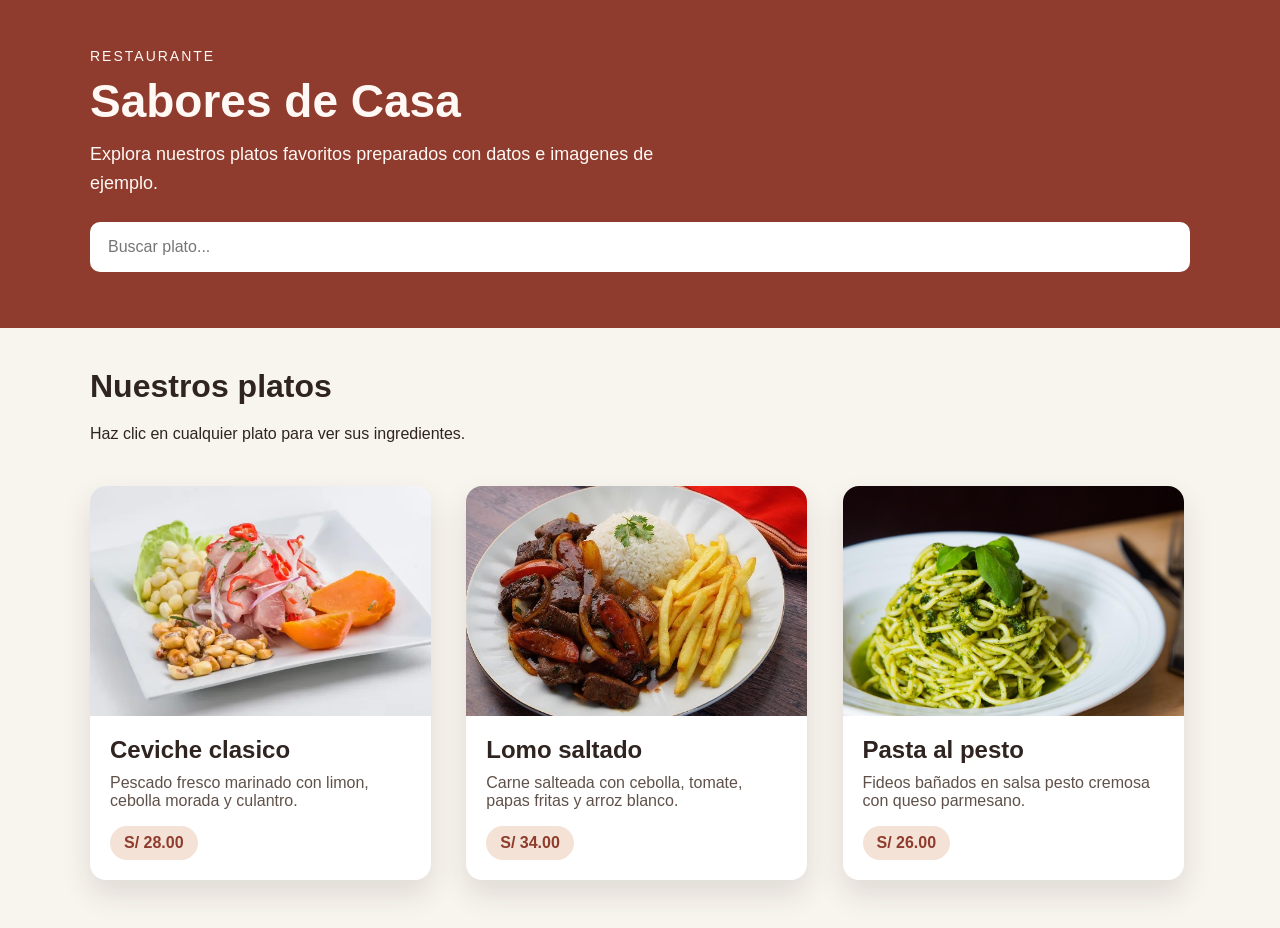
==== index.html @ c4972c7e "first commit" ====
<!DOCTYPE html>
<html lang="es">
<head>
    <meta charset="UTF-8">
    <meta name="viewport" content="width=device-width, initial-scale=1.0">
    <title>Sabores de Casa</title>
    <link rel="stylesheet" href="styles.css">
</head>
<body>
    <header class="hero">
        <div class="contenedor">
            <p class="etiqueta">Restaurante</p>
            <h1>Sabores de Casa</h1>
            <p class="subtitulo">Explora nuestros platos favoritos preparados con datos e imagenes de ejemplo.</p>
            <form class="buscador">
                <input type="text" placeholder="Buscar plato...">
            </form>
        </div>
    </header>

    <main class="contenedor">
        <section class="seccion-titulo">
            <h2>Nuestros platos</h2>
            <p>Haz clic en cualquier plato para ver sus ingredientes.</p>
        </section>

        <section class="platos">
            <a class="tarjeta" href="detalle-ceviche.html">
                <img src="/assets/img/ceviche.webp" alt="Ceviche clasico">
                <div class="tarjeta-contenido">
                    <h3>Ceviche clasico</h3>
                    <p>Pescado fresco marinado con limon, cebolla morada y culantro.</p>
                    <span class="precio">S/ 28.00</span>
                </div>
            </a>

            <a class="tarjeta" href="detalle-lomo.html">
                <img src="/assets/img/lomo-saltado.jpg" alt="Lomo saltado">
                <div class="tarjeta-contenido">
                    <h3>Lomo saltado</h3>
                    <p>Carne salteada con cebolla, tomate, papas fritas y arroz blanco.</p>
                    <span class="precio">S/ 34.00</span>
                </div>
            </a>

            <a class="tarjeta" href="detalle-pasta.html">
                <img src="/assets/img/pasta-al-pesto.jpeg" alt="Pasta al pesto">
                <div class="tarjeta-contenido">
                    <h3>Pasta al pesto</h3>
                    <p>Fideos bañados en salsa pesto cremosa con queso parmesano.</p>
                    <span class="precio">S/ 26.00</span>
                </div>
            </a>
        </section>
    </main>
</body>
</html>
---- styles.css ----
* {
    box-sizing: border-box;
}

body {
    margin: 0;
    font-family: Arial, sans-serif;
    background-color: #f8f4ee;
    color: #2f241f;
}

a {
    color: inherit;
    text-decoration: none;
}

img {
    display: block;
    width: 100%;
}

.contenedor {
    width: 1100px;
    max-width: calc(100% - 60px);
    margin: 0 auto;
}

.hero {
    padding: 48px 0 56px;
    background: #8f3c2e;
    color: #fff8f4;
}

.etiqueta {
    margin: 0 0 10px;
    font-size: 14px;
    letter-spacing: 2px;
    text-transform: uppercase;
}

.hero h1,
.detalle-info h1 {
    margin: 0 0 12px;
    font-size: 46px;
}

.subtitulo {
    width: 620px;
    max-width: 100%;
    margin: 0 0 24px;
    font-size: 18px;
    line-height: 1.6;
}

.buscador input {
    width: 100%;
    padding: 16px 18px;
    border: 0;
    border-radius: 10px;
    font-size: 16px;
    outline: none;
}

.seccion-titulo {
    padding: 40px 0 24px;
}

.seccion-titulo h2,
.ingredientes h2 {
    margin: 0 0 8px;
    font-size: 32px;
}

.seccion-titulo p,
.detalle-info p,
table {
    line-height: 1.6;
}

.platos {
    padding-bottom: 48px;
}

.tarjeta {
    display: inline-block;
    width: 31%;
    margin-right: 2.8%;
    vertical-align: top;
    background: #ffffff;
    border-radius: 16px;
    overflow: hidden;
    box-shadow: 0 14px 30px rgba(47, 36, 31, 0.12);
}

.tarjeta:last-child {
    margin-right: 0;
}

.tarjeta img {
    height: 230px;
    object-fit: cover;
}

.tarjeta-contenido {
    padding: 20px;
}

.tarjeta h3 {
    margin: 0 0 10px;
    font-size: 24px;
}

.tarjeta p {
    margin: 0 0 16px;
    color: #5f5149;
}

.precio {
    display: inline-block;
    padding: 8px 14px;
    background: #f3e2d5;
    border-radius: 999px;
    font-weight: bold;
    color: #8f3c2e;
}

.grande {
    font-size: 18px;
}

.detalle {
    padding: 34px 0 50px;
}

.volver {
    display: inline-block;
    margin-bottom: 24px;
    color: #8f3c2e;
    font-weight: bold;
}

.detalle-cabecera {
    margin-bottom: 34px;
    background: #ffffff;
    border-radius: 18px;
    overflow: hidden;
    box-shadow: 0 14px 30px rgba(47, 36, 31, 0.1);
}

.detalle-cabecera img {
    width: 48%;
    height: 360px;
    object-fit: cover;
    display: inline-block;
    vertical-align: top;
}

.detalle-info {
    display: inline-block;
    width: 51%;
    padding: 34px 30px;
    vertical-align: top;
}

.ingredientes {
    background: #ffffff;
    padding: 28px;
    border-radius: 18px;
    box-shadow: 0 14px 30px rgba(47, 36, 31, 0.08);
}

table {
    width: 100%;
    border-collapse: collapse;
    background: #fffdfb;
}

th,
td {
    padding: 14px 16px;
    text-align: left;
    border-bottom: 1px solid #eadfd4;
}

th {
    background: #f3e2d5;
    color: #6a3328;
}
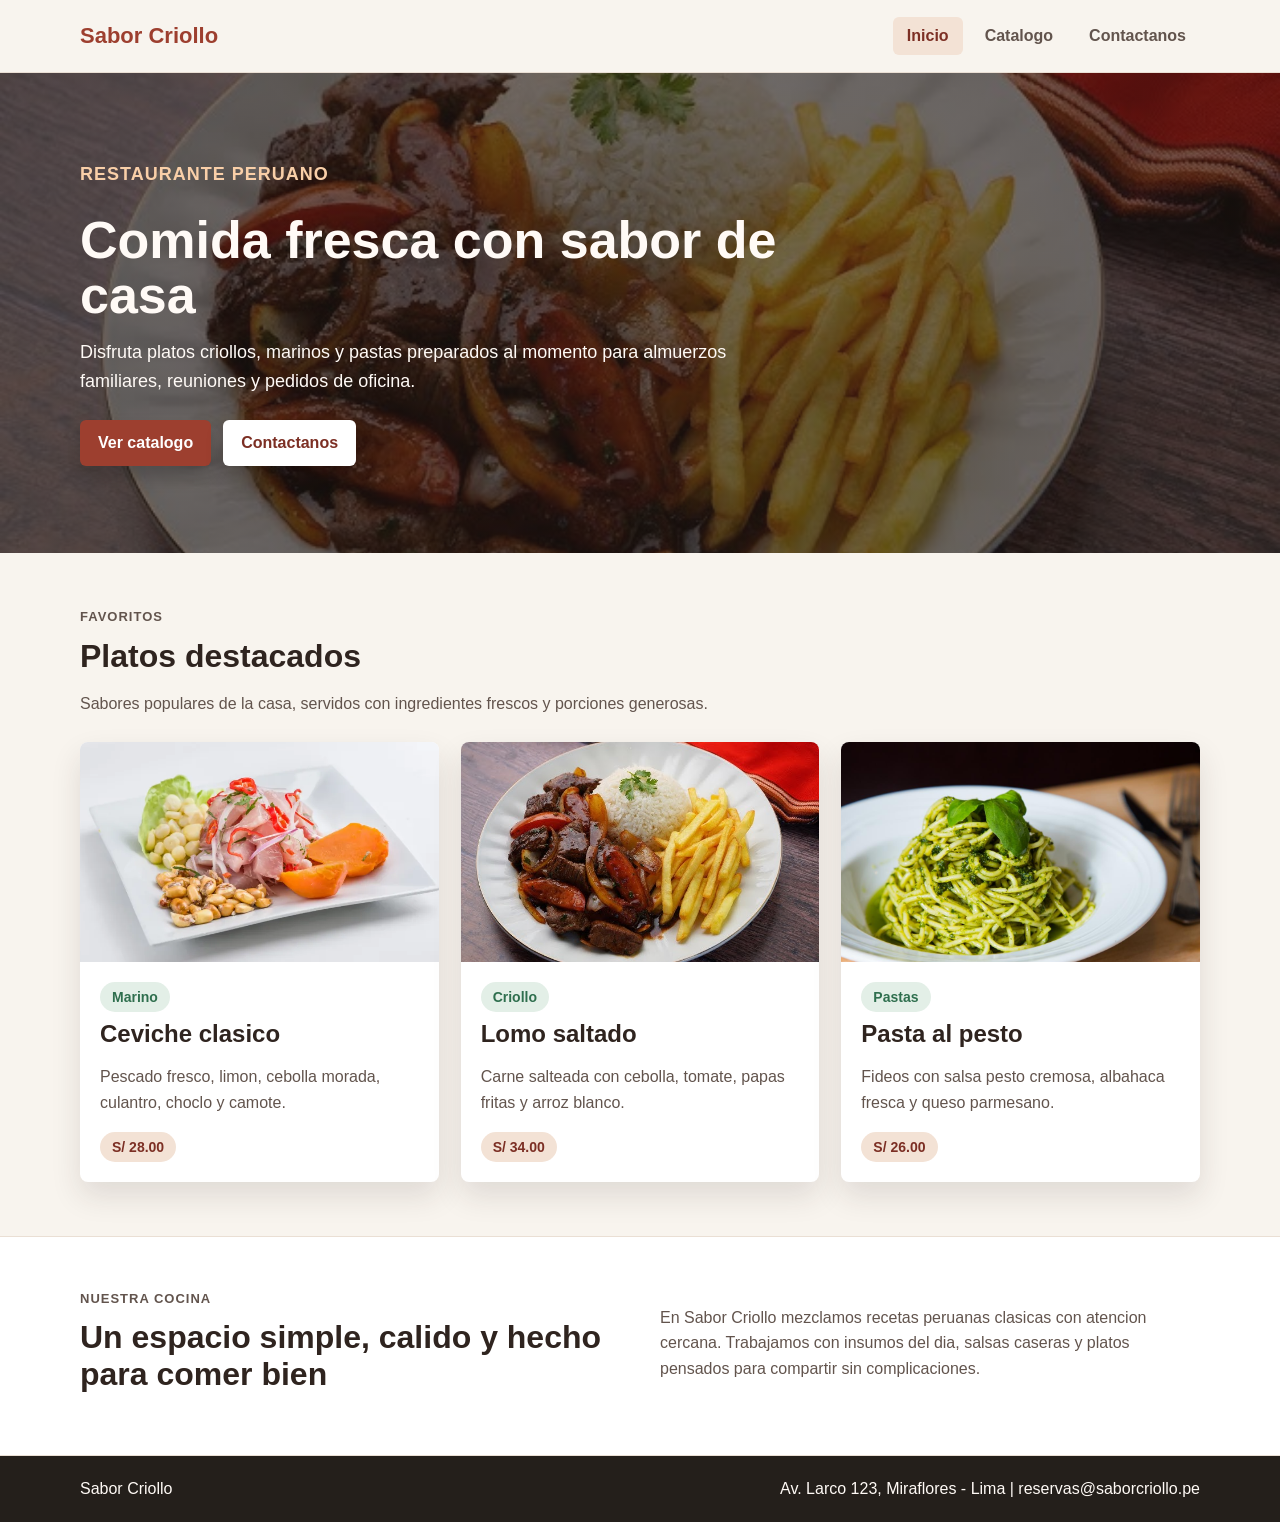
==== commit bcd39eec: "Agregando página de prueba" ====
--- a/index.html
+++ b/index.html
@@ -3,55 +3,98 @@
 <head>
     <meta charset="UTF-8">
     <meta name="viewport" content="width=device-width, initial-scale=1.0">
-    <title>Sabores de Casa</title>
-    <link rel="stylesheet" href="styles.css">
+    <title>Sabor Criollo | Inicio</title>
+    <link rel="stylesheet" href="assets/css/styles.css">
 </head>
 <body>
-    <header class="hero">
-        <div class="contenedor">
-            <p class="etiqueta">Restaurante</p>
-            <h1>Sabores de Casa</h1>
-            <p class="subtitulo">Explora nuestros platos favoritos preparados con datos e imagenes de ejemplo.</p>
-            <form class="buscador">
-                <input type="text" placeholder="Buscar plato...">
-            </form>
+    <header class="site-header">
+        <div class="contenedor nav">
+            <a class="logo" href="index.html">Sabor Criollo</a>
+
+            <input class="menu-toggle" type="checkbox" id="menu-toggle-index">
+            <label class="hamburguesa" for="menu-toggle-index">
+                <span></span>
+                <span></span>
+                <span></span>
+            </label>
+
+            <div class="menu">
+                <a class="activo" href="index.html">Inicio</a>
+                <a href="catalogo.html">Catalogo</a>
+                <a href="contacto.html">Contactanos</a>
+            </div>
         </div>
     </header>
 
-    <main class="contenedor">
-        <section class="seccion-titulo">
-            <h2>Nuestros platos</h2>
-            <p>Haz clic en cualquier plato para ver sus ingredientes.</p>
+    <main>
+        <section class="banner">
+            <div class="contenedor banner-contenido">
+                <p class="etiqueta">Restaurante peruano</p>
+                <h1>Comida fresca con sabor de casa</h1>
+                <p>Disfruta platos criollos, marinos y pastas preparados al momento para almuerzos familiares, reuniones y pedidos de oficina.</p>
+                <div class="acciones">
+                    <a class="btn" href="catalogo.html">Ver catalogo</a>
+                    <a class="btn btn-secundario" href="contacto.html">Contactanos</a>
+                </div>
+            </div>
         </section>
 
-        <section class="platos">
-            <a class="tarjeta" href="detalle-ceviche.html">
-                <img src="/assets/img/ceviche.webp" alt="Ceviche clasico">
-                <div class="tarjeta-contenido">
-                    <h3>Ceviche clasico</h3>
-                    <p>Pescado fresco marinado con limon, cebolla morada y culantro.</p>
-                    <span class="precio">S/ 28.00</span>
+        <section class="seccion contenedor">
+            <div class="seccion-cabecera">
+                <p class="etiqueta">Favoritos</p>
+                <h2>Platos destacados</h2>
+                <p>Sabores populares de la casa, servidos con ingredientes frescos y porciones generosas.</p>
+            </div>
+
+            <div class="grid-platos">
+                <a class="plato-card" href="detalle-ceviche.html">
+                    <img src="assets/img/ceviche.webp" alt="Ceviche clasico">
+                    <div class="plato-info">
+                        <span class="categoria">Marino</span>
+                        <h3>Ceviche clasico</h3>
+                        <p>Pescado fresco, limon, cebolla morada, culantro, choclo y camote.</p>
+                        <span class="precio">S/ 28.00</span>
+                    </div>
+                </a>
+
+                <a class="plato-card" href="detalle-lomo.html">
+                    <img src="assets/img/lomo-saltado.jpg" alt="Lomo saltado">
+                    <div class="plato-info">
+                        <span class="categoria">Criollo</span>
+                        <h3>Lomo saltado</h3>
+                        <p>Carne salteada con cebolla, tomate, papas fritas y arroz blanco.</p>
+                        <span class="precio">S/ 34.00</span>
+                    </div>
+                </a>
+
+                <a class="plato-card" href="detalle-pasta.html">
+                    <img src="assets/img/pasta-al-pesto.jpeg" alt="Pasta al pesto">
+                    <div class="plato-info">
+                        <span class="categoria">Pastas</span>
+                        <h3>Pasta al pesto</h3>
+                        <p>Fideos con salsa pesto cremosa, albahaca fresca y queso parmesano.</p>
+                        <span class="precio">S/ 26.00</span>
+                    </div>
+                </a>
+            </div>
+        </section>
+
+        <section class="descripcion-banda">
+            <div class="contenedor descripcion">
+                <div>
+                    <p class="etiqueta">Nuestra cocina</p>
+                    <h2>Un espacio simple, calido y hecho para comer bien</h2>
                 </div>
-            </a>
-
-            <a class="tarjeta" href="detalle-lomo.html">
-                <img src="/assets/img/lomo-saltado.jpg" alt="Lomo saltado">
-                <div class="tarjeta-contenido">
-                    <h3>Lomo saltado</h3>
-                    <p>Carne salteada con cebolla, tomate, papas fritas y arroz blanco.</p>
-                    <span class="precio">S/ 34.00</span>
-                </div>
-            </a>
-
-            <a class="tarjeta" href="detalle-pasta.html">
-                <img src="/assets/img/pasta-al-pesto.jpeg" alt="Pasta al pesto">
-                <div class="tarjeta-contenido">
-                    <h3>Pasta al pesto</h3>
-                    <p>Fideos bañados en salsa pesto cremosa con queso parmesano.</p>
-                    <span class="precio">S/ 26.00</span>
-                </div>
-            </a>
+                <p>En Sabor Criollo mezclamos recetas peruanas clasicas con atencion cercana. Trabajamos con insumos del dia, salsas caseras y platos pensados para compartir sin complicaciones.</p>
+            </div>
         </section>
     </main>
+
+    <footer class="footer">
+        <div class="contenedor footer-contenido">
+            <p>Sabor Criollo</p>
+            <p>Av. Larco 123, Miraflores - Lima | reservas@saborcriollo.pe</p>
+        </div>
+    </footer>
 </body>
 </html>
--- a/assets/css/styles.css
+++ b/assets/css/styles.css
@@ -0,0 +1,610 @@
+* {
+    box-sizing: border-box;
+}
+
+:root {
+    --fondo: #f8f4ee;
+    --papel: #ffffff;
+    --texto: #2f241f;
+    --muted: #62544d;
+    --primario: #9d3f2f;
+    --primario-oscuro: #7c2f24;
+    --verde: #2f6f4e;
+    --suave: #f3e2d5;
+    --borde: #eadfd4;
+    --sombra: 0 14px 30px rgba(47, 36, 31, 0.12);
+}
+
+body {
+    margin: 0;
+    font-family: Arial, sans-serif;
+    background: var(--fondo);
+    color: var(--texto);
+}
+
+a {
+    color: inherit;
+    text-decoration: none;
+}
+
+img {
+    display: block;
+    width: 100%;
+}
+
+input,
+select,
+button {
+    font: inherit;
+}
+
+.contenedor {
+    width: 1120px;
+    max-width: calc(100% - 40px);
+    margin: 0 auto;
+}
+
+.site-header {
+    border-bottom: 1px solid var(--borde);
+}
+
+.nav {
+    min-height: 72px;
+    display: flex;
+    align-items: center;
+    justify-content: space-between;
+    gap: 24px;
+}
+
+.logo {
+    font-size: 22px;
+    font-weight: 800;
+    color: var(--primario);
+}
+
+.menu {
+    display: flex;
+    align-items: center;
+    gap: 8px;
+    flex-wrap: wrap;
+}
+
+.menu-toggle,
+.hamburguesa {
+    display: none;
+}
+
+.hamburguesa {
+    width: 42px;
+    height: 42px;
+    align-items: center;
+    justify-content: center;
+    flex-direction: column;
+    gap: 5px;
+    border: 1px solid var(--borde);
+    border-radius: 6px;
+    cursor: pointer;
+    transition: 0.2s ease;
+}
+
+.hamburguesa:hover {
+    border-color: var(--primario);
+    box-shadow: 0 8px 16px rgba(47, 36, 31, 0.12);
+}
+
+.hamburguesa span {
+    width: 20px;
+    height: 2px;
+    background: var(--primario-oscuro);
+    border-radius: 999px;
+}
+
+.menu a {
+    padding: 10px 14px;
+    border-radius: 6px;
+    color: var(--muted);
+    font-weight: 700;
+    transition: 0.2s ease;
+}
+
+.menu a:hover,
+.menu a.activo {
+    background: var(--suave);
+    color: var(--primario-oscuro);
+}
+
+.banner {
+    min-height: 480px;
+    display: flex;
+    align-items: center;
+    background:
+        linear-gradient(rgba(31, 23, 19, 0.62), rgba(31, 23, 19, 0.62)),
+        url("../img/lomo-saltado.jpg") center/cover;
+    color: #fffaf6;
+}
+
+.banner-contenido {
+    padding: 80px 0;
+}
+
+.etiqueta {
+    margin: 0 0 10px;
+    color: var(--verde);
+    font-size: 13px;
+    font-weight: 800;
+    letter-spacing: 1px;
+    text-transform: uppercase;
+}
+
+.banner .etiqueta,
+.page-hero .etiqueta,
+.footer .etiqueta {
+    color: #f9cfa8;
+}
+
+.banner h1,
+.page-hero h1 {
+    width: 720px;
+    max-width: 100%;
+    margin: 0 0 16px;
+    font-size: 52px;
+    line-height: 1.05;
+}
+
+.banner p,
+.page-hero p {
+    width: 650px;
+    max-width: 100%;
+    margin: 0 0 24px;
+    font-size: 18px;
+    line-height: 1.6;
+}
+
+.acciones {
+    display: flex;
+    gap: 12px;
+    flex-wrap: wrap;
+}
+
+.btn {
+    display: inline-flex;
+    align-items: center;
+    justify-content: center;
+    min-height: 46px;
+    padding: 12px 18px;
+    border-radius: 6px;
+    background: var(--primario);
+    color: #ffffff;
+    font-weight: 800;
+    box-shadow: 0 10px 18px rgba(0, 0, 0, 0.18);
+    transition: 0.2s ease;
+}
+
+.btn:hover {
+    background: var(--primario-oscuro);
+    transform: translateY(-2px);
+}
+
+.btn-secundario {
+    background: #ffffff;
+    color: var(--primario-oscuro);
+}
+
+.btn-secundario:hover {
+    background: var(--suave);
+}
+
+.seccion {
+    padding: 54px 0;
+}
+
+.seccion-cabecera {
+    width: 720px;
+    max-width: 100%;
+    margin-bottom: 26px;
+}
+
+.seccion-cabecera h2,
+.descripcion h2,
+.filtros h2,
+.dato-card h2,
+.ingredientes h2 {
+    margin: 0 0 10px;
+    font-size: 32px;
+}
+
+.seccion-cabecera p,
+.descripcion p,
+.dato-card p,
+.plato-info p,
+.detalle-info p,
+table {
+    line-height: 1.6;
+}
+
+.seccion-cabecera p,
+.plato-info p,
+.dato-card p,
+.descripcion p {
+    color: var(--muted);
+}
+
+.grid-platos,
+.catalogo-lista {
+    display: flex;
+    gap: 22px;
+    flex-wrap: wrap;
+}
+
+.plato-card {
+    flex: 1 1 280px;
+    min-width: 0;
+    background: var(--papel);
+    border-radius: 8px;
+    overflow: hidden;
+    box-shadow: var(--sombra);
+    transition: 0.2s ease;
+}
+
+.plato-card:hover {
+    transform: translateY(-6px);
+    box-shadow: 0 18px 36px rgba(47, 36, 31, 0.18);
+}
+
+.plato-card img {
+    height: 220px;
+    object-fit: cover;
+}
+
+.plato-info {
+    padding: 20px;
+}
+
+.plato-info h3 {
+    margin: 8px 0 10px;
+    font-size: 24px;
+}
+
+.categoria,
+.precio {
+    display: inline-flex;
+    align-items: center;
+    min-height: 30px;
+    padding: 6px 12px;
+    border-radius: 999px;
+    font-size: 14px;
+    font-weight: 800;
+}
+
+.categoria {
+    background: #e3efe7;
+    color: var(--verde);
+}
+
+.precio {
+    background: var(--suave);
+    color: var(--primario-oscuro);
+}
+
+.descripcion-banda {
+    padding: 52px 0;
+    background: #ffffff;
+    border-top: 1px solid var(--borde);
+    border-bottom: 1px solid var(--borde);
+}
+
+.descripcion {
+    display: flex;
+    align-items: flex-start;
+    justify-content: space-between;
+    gap: 40px;
+}
+
+.descripcion > div,
+.descripcion > p {
+    flex: 1;
+}
+
+.page-hero {
+    padding: 74px 0;
+    background:
+        linear-gradient(rgba(31, 23, 19, 0.68), rgba(31, 23, 19, 0.68)),
+        url("../img/ceviche.webp") center/cover;
+    color: #fffaf6;
+}
+
+.contacto-hero {
+    background:
+        linear-gradient(rgba(31, 23, 19, 0.68), rgba(31, 23, 19, 0.68)),
+        url("../img/pasta-al-pesto.jpeg") center/cover;
+}
+
+.catalogo {
+    display: flex;
+    align-items: flex-start;
+    gap: 26px;
+    padding: 44px 0 58px;
+}
+
+.filtros {
+    flex: 0 0 280px;
+    display: flex;
+    flex-direction: column;
+    gap: 10px;
+    padding: 22px;
+    background: var(--papel);
+    border-radius: 8px;
+    box-shadow: var(--sombra);
+}
+
+.filtros label {
+    font-weight: 800;
+    color: var(--texto);
+}
+
+.filtros input,
+.filtros select,
+.contact-form input,
+.contact-form textarea {
+    width: 100%;
+    padding: 12px 14px;
+    border: 1px solid var(--borde);
+    border-radius: 6px;
+    background: #fffdfb;
+    color: var(--texto);
+    outline: none;
+    transition: 0.2s ease;
+}
+
+.filtros input:focus,
+.filtros select:focus,
+.contact-form input:focus,
+.contact-form textarea:focus {
+    border-color: var(--primario);
+    box-shadow: 0 0 0 3px rgba(157, 63, 47, 0.12);
+}
+
+.rango-texto {
+    margin: 0 0 8px;
+    color: var(--muted);
+    font-size: 14px;
+}
+
+.chips {
+    display: flex;
+    gap: 8px;
+    flex-wrap: wrap;
+    margin-top: 4px;
+}
+
+.chips button {
+    border: 0;
+    border-radius: 999px;
+    padding: 8px 12px;
+    background: var(--suave);
+    color: var(--primario-oscuro);
+    font-weight: 800;
+    cursor: pointer;
+    transition: 0.2s ease;
+}
+
+.chips button:hover {
+    background: var(--primario);
+    color: #ffffff;
+}
+
+.catalogo-lista {
+    flex: 1;
+}
+
+.contacto {
+    display: flex;
+    align-items: stretch;
+    gap: 26px;
+    padding: 44px 0 58px;
+}
+
+.contacto-datos {
+    flex: 1;
+    display: flex;
+    flex-direction: column;
+    gap: 18px;
+}
+
+.dato-card,
+.mapa-card {
+    background: var(--papel);
+    border-radius: 8px;
+    box-shadow: var(--sombra);
+}
+
+.dato-card {
+    padding: 24px;
+}
+
+.dato-card p {
+    margin: 6px 0;
+}
+
+.mapa-card {
+    flex: 1.35;
+    min-height: 420px;
+    overflow: hidden;
+}
+
+.mapa-card iframe {
+    width: 100%;
+    height: 100%;
+    min-height: 420px;
+    border: 0;
+}
+
+.footer {
+    padding: 24px 0;
+    background: #241f1b;
+    color: #fffaf6;
+}
+
+.footer-contenido {
+    display: flex;
+    align-items: center;
+    justify-content: space-between;
+    gap: 18px;
+    flex-wrap: wrap;
+}
+
+.footer p {
+    margin: 0;
+}
+
+.detalle {
+    padding: 34px 0 50px;
+}
+
+.volver {
+    display: inline-block;
+    margin-bottom: 24px;
+    color: var(--primario);
+    font-weight: 800;
+}
+
+.detalle-cabecera {
+    display: flex;
+    gap: 0;
+    margin-bottom: 34px;
+    background: var(--papel);
+    border-radius: 8px;
+    overflow: hidden;
+    box-shadow: var(--sombra);
+}
+
+.detalle-cabecera img {
+    width: 48%;
+    height: 360px;
+    object-fit: cover;
+    transition: 0.2s ease;
+}
+
+.detalle-cabecera img:hover {
+    transform: scale(1.04);
+}
+
+.detalle-info {
+    width: 52%;
+    padding: 34px 30px;
+}
+
+.detalle-info h1 {
+    margin: 0 0 12px;
+    font-size: 44px;
+}
+
+.grande {
+    font-size: 18px;
+}
+
+.ingredientes {
+    background: var(--papel);
+    padding: 28px;
+    border-radius: 8px;
+    box-shadow: 0 14px 30px rgba(47, 36, 31, 0.08);
+}
+
+table {
+    width: 100%;
+    border-collapse: collapse;
+    background: #fffdfb;
+}
+
+th,
+td {
+    padding: 14px 16px;
+    text-align: left;
+    border-bottom: 1px solid var(--borde);
+}
+
+th {
+    background: var(--suave);
+    color: var(--primario-oscuro);
+}
+
+@media (max-width: 860px) {
+    .descripcion,
+    .catalogo,
+    .contacto,
+    .detalle-cabecera {
+        flex-direction: column;
+    }
+
+    .nav {
+        min-height: 64px;
+        padding: 14px 0;
+        flex-wrap: wrap;
+    }
+
+    .hamburguesa {
+        display: flex;
+        margin-left: auto;
+    }
+
+    .menu {
+        display: none;
+        width: 100%;
+        flex-direction: column;
+        align-items: stretch;
+        gap: 8px;
+        padding-top: 12px;
+    }
+
+    .menu-toggle:checked ~ .menu {
+        display: flex;
+    }
+
+    .banner h1,
+    .page-hero h1 {
+        font-size: 38px;
+    }
+
+    .filtros,
+    .detalle-cabecera img,
+    .detalle-info {
+        width: 100%;
+        flex-basis: auto;
+    }
+
+    .mapa-card {
+        min-height: 340px;
+    }
+
+    .mapa-card iframe {
+        min-height: 340px;
+    }
+}
+
+@media (max-width: 560px) {
+    .contenedor {
+        max-width: calc(100% - 24px);
+    }
+
+    .banner {
+        min-height: 420px;
+    }
+
+    .banner h1,
+    .page-hero h1 {
+        font-size: 32px;
+    }
+
+    .banner p,
+    .page-hero p {
+        font-size: 16px;
+    }
+
+    .menu a {
+        padding: 9px 10px;
+    }
+
+    .plato-card img {
+        height: 190px;
+    }
+}
